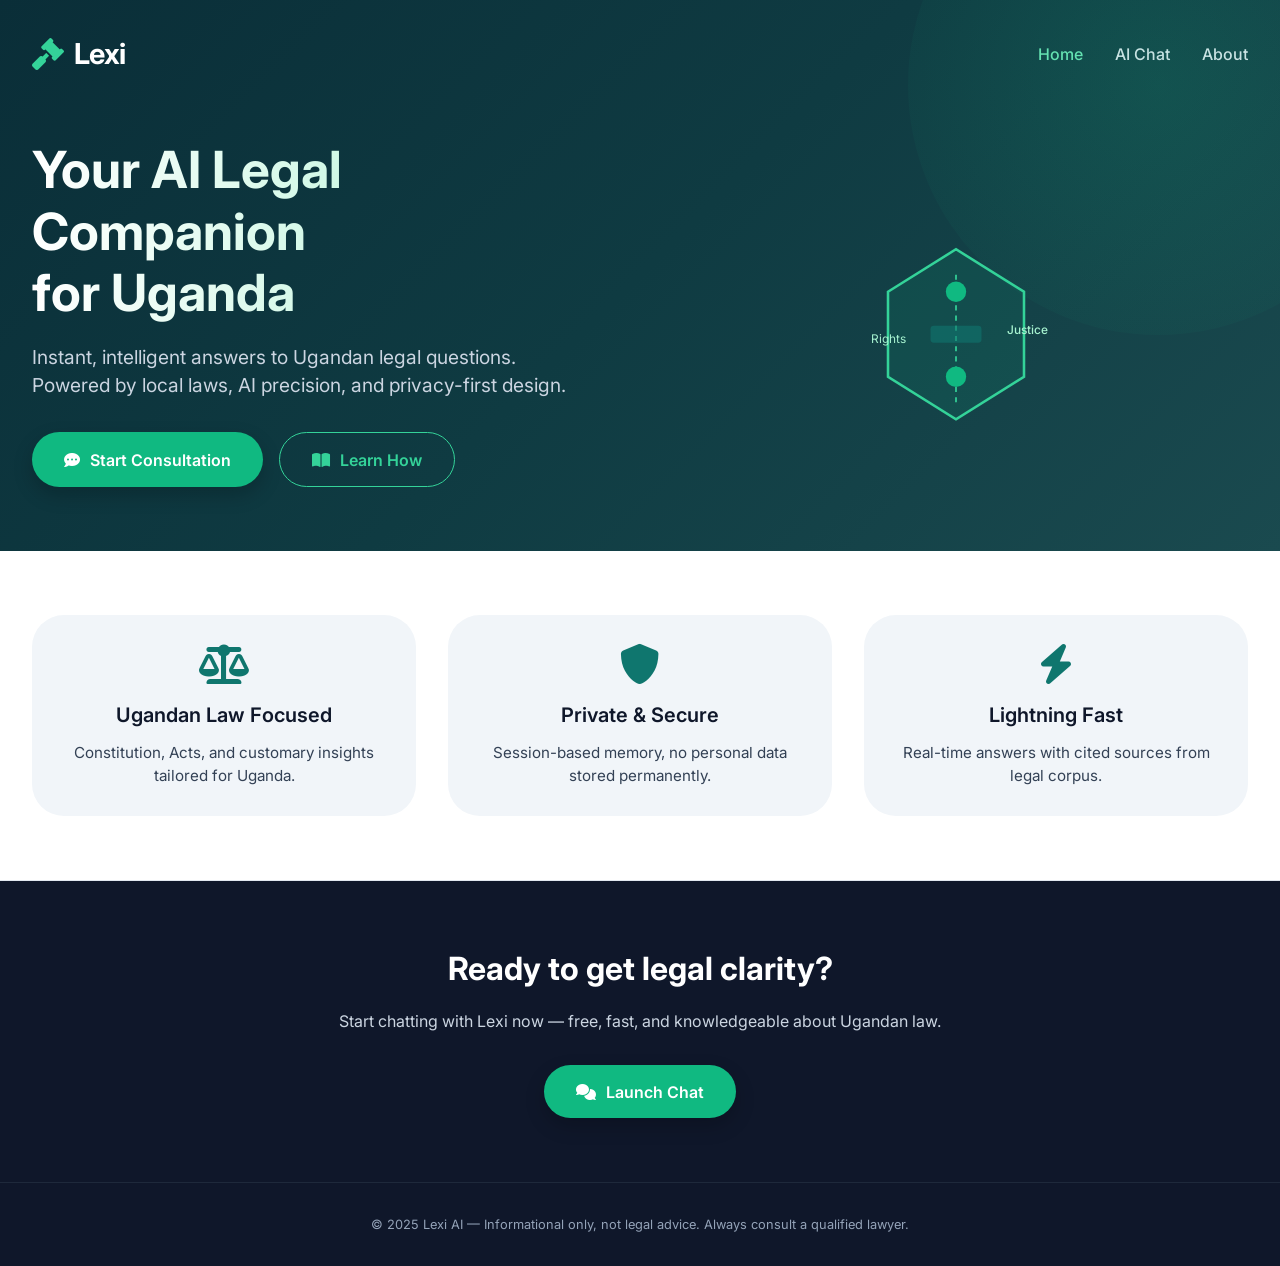
==== index.html @ 68302f78 "Add files via upload" ====
<!DOCTYPE html>
<html lang="en">
<head>
  <meta charset="UTF-8" />
  <meta name="viewport" content="width=device-width, initial-scale=1.0, user-scalable=yes" />
  <title>Lexi - Uganda Legal AI Assistant</title>
  <link rel="stylesheet" href="styles.css" />
  <link href="https://fonts.googleapis.com/css2?family=Inter:opsz,wght@14..32,300;14..32,400;14..32,500;14..32,600;14..32,700&display=swap" rel="stylesheet" />
  <link rel="stylesheet" href="https://cdnjs.cloudflare.com/ajax/libs/font-awesome/6.0.0-beta3/css/all.min.css" />
  <style>
    /* Additional landing-specific styles */
    .landing {
      background: linear-gradient(135deg, #0a2e38 0%, #0f3b42 50%, #1a4a4f 100%);
      color: white;
      padding: 1rem 2rem 4rem;
      position: relative;
      overflow: hidden;
    }

    .landing::before {
      content: "";
      position: absolute;
      top: -30%;
      right: -10%;
      width: 500px;
      height: 500px;
      background: radial-gradient(circle, rgba(16, 185, 129, 0.15), transparent);
      border-radius: 50%;
      pointer-events: none;
    }

    .navbar {
      display: flex;
      justify-content: space-between;
      align-items: center;
      max-width: 1300px;
      margin: 0 auto;
      padding: 1rem 0 2rem;
      flex-wrap: wrap;
      gap: 1rem;
    }

    .logo {
      display: flex;
      align-items: center;
      gap: 10px;
      font-size: 1.8rem;
      font-weight: 700;
      letter-spacing: -0.5px;
    }

    .logo i {
      font-size: 2rem;
      color: #34d399;
    }

    .nav-links {
      display: flex;
      gap: 2rem;
      align-items: center;
    }

    .nav-links a {
      color: #e2e8f0;
      text-decoration: none;
      font-weight: 500;
      transition: color 0.2s;
    }

    .nav-links a:hover, .nav-links a.active {
      color: #6ee7b7;
    }

    .hero {
      max-width: 1300px;
      margin: 2rem auto 0;
      display: flex;
      flex-wrap: wrap;
      align-items: center;
      justify-content: space-between;
      gap: 3rem;
    }

    .hero-text {
      flex: 1;
      min-width: 280px;
    }

    .hero-text h1 {
      font-size: 3.2rem;
      font-weight: 700;
      line-height: 1.2;
      background: linear-gradient(to right, #ffffff, #a7f3d0);
      -webkit-background-clip: text;
      background-clip: text;
      color: transparent;
      margin-bottom: 1.2rem;
    }

    .hero-text p {
      font-size: 1.2rem;
      color: #cbd5e1;
      margin-bottom: 2rem;
      max-width: 550px;
    }

    .hero-buttons {
      display: flex;
      gap: 1rem;
      flex-wrap: wrap;
    }

    .btn-primary {
      background: #10b981;
      color: white;
      border: none;
      padding: 0.9rem 2rem;
      border-radius: 60px;
      font-weight: 600;
      font-size: 1rem;
      display: inline-flex;
      align-items: center;
      gap: 10px;
      cursor: pointer;
      transition: all 0.2s ease;
      box-shadow: 0 8px 20px rgba(0, 0, 0, 0.2);
      text-decoration: none;
    }

    .btn-primary:hover {
      background: #059669;
      transform: translateY(-2px);
      box-shadow: 0 12px 24px rgba(0, 0, 0, 0.25);
    }

    .btn-outline {
      background: transparent;
      border: 1.5px solid #34d399;
      color: #34d399;
      padding: 0.9rem 2rem;
      border-radius: 60px;
      font-weight: 600;
      cursor: pointer;
      transition: all 0.2s;
      text-decoration: none;
      display: inline-flex;
      align-items: center;
      gap: 10px;
    }

    .btn-outline:hover {
      background: rgba(52, 211, 153, 0.1);
      transform: translateY(-2px);
    }

    .hero-image {
      flex: 1;
      display: flex;
      justify-content: center;
      min-width: 280px;
    }

    .features {
      background: white;
      padding: 4rem 2rem;
      border-bottom: 1px solid #e2e8f0;
    }

    .features-container {
      max-width: 1300px;
      margin: 0 auto;
      display: flex;
      flex-wrap: wrap;
      justify-content: space-between;
      gap: 2rem;
    }

    .feature-card {
      flex: 1;
      text-align: center;
      padding: 1.8rem;
      background: #f1f5f9;
      border-radius: 32px;
      transition: transform 0.2s, box-shadow 0.2s;
    }

    .feature-card:hover {
      transform: translateY(-5px);
      box-shadow: 0 15px 30px rgba(0, 0, 0, 0.05);
    }

    .feature-card i {
      font-size: 2.5rem;
      color: #0f766e;
      margin-bottom: 1rem;
    }

    .feature-card h3 {
      margin-bottom: 0.75rem;
      font-weight: 600;
      font-size: 1.25rem;
    }

    .feature-card p {
      color: #334155;
      font-size: 0.95rem;
    }

    .cta-section {
      background: #0f172a;
      color: white;
      padding: 4rem 2rem;
      text-align: center;
    }

    .cta-section h2 {
      font-size: 2rem;
      margin-bottom: 1rem;
    }

    .cta-section p {
      color: #cbd5e1;
      margin-bottom: 2rem;
    }

    footer {
      text-align: center;
      padding: 2rem;
      background: #0f172a;
      color: #94a3b8;
      font-size: 0.8rem;
      border-top: 1px solid #1e293b;
    }

    @media (max-width: 768px) {
      .hero-text h1 {
        font-size: 2.2rem;
      }
      .landing {
        padding: 1rem 1.2rem 3rem;
      }
    }
  </style>
</head>
<body>
  <div class="app-wrapper">
    <!-- LANDING SECTION -->
    <section class="landing">
      <div class="navbar">
        <div class="logo">
          <i class="fas fa-gavel"></i>
          <span>Lexi</span>
        </div>
        <div class="nav-links">
          <a href="index.html" class="active">Home</a>
          <a href="chat.html">AI Chat</a>
          <a href="about.html">About</a>
        </div>
      </div>

      <div class="hero">
        <div class="hero-text">
          <h1>Your AI Legal Companion<br />for Uganda</h1>
          <p>Instant, intelligent answers to Ugandan legal questions. Powered by local laws, AI precision, and privacy-first design.</p>
          <div class="hero-buttons">
            <a href="chat.html" class="btn-primary">
              <i class="fas fa-comment-dots"></i> Start Consultation
            </a>
            <a href="about.html" class="btn-outline">
              <i class="fas fa-book-open"></i> Learn How
            </a>
          </div>
        </div>
        <div class="hero-image">
          <svg width="340" height="300" viewBox="0 0 400 350" fill="none" xmlns="http://www.w3.org/2000/svg">
            <path d="M120 150 L200 100 L280 150 L280 250 L200 300 L120 250 L120 150Z" stroke="#34d399" stroke-width="3" fill="rgba(16,185,129,0.1)" />
            <path d="M200 130 L200 280" stroke="#34d399" stroke-width="2" stroke-dasharray="6 6" />
            <circle cx="200" cy="150" r="12" fill="#10b981" />
            <circle cx="200" cy="250" r="12" fill="#10b981" />
            <text x="260" y="200" fill="#a7f3d0" font-size="14" font-weight="500">Justice</text>
            <text x="100" y="210" fill="#a7f3d0" font-size="14">Rights</text>
            <rect x="170" y="190" width="60" height="20" rx="4" fill="#0f766e" opacity="0.6" />
          </svg>
        </div>
      </div>
    </section>

    <!-- Feature Strip -->
    <section class="features">
      <div class="features-container">
        <div class="feature-card">
          <i class="fas fa-balance-scale"></i>
          <h3>Ugandan Law Focused</h3>
          <p>Constitution, Acts, and customary insights tailored for Uganda.</p>
        </div>
        <div class="feature-card">
          <i class="fas fa-shield-alt"></i>
          <h3>Private & Secure</h3>
          <p>Session-based memory, no personal data stored permanently.</p>
        </div>
        <div class="feature-card">
          <i class="fas fa-bolt"></i>
          <h3>Lightning Fast</h3>
          <p>Real-time answers with cited sources from legal corpus.</p>
        </div>
      </div>
    </section>

    <!-- CTA Section -->
    <section class="cta-section">
      <h2>Ready to get legal clarity?</h2>
      <p>Start chatting with Lexi now — free, fast, and knowledgeable about Ugandan law.</p>
      <a href="chat.html" class="btn-primary" style="background: #10b981;">
        <i class="fas fa-comments"></i> Launch Chat
      </a>
    </section>

    <footer>
      <p>© 2025 Lexi AI — Informational only, not legal advice. Always consult a qualified lawyer.</p>
    </footer>
  </div>
</body>
</html>
---- styles.css ----
* {
  margin: 0;
  padding: 0;
  box-sizing: border-box;
}

body {
  font-family: 'Inter', sans-serif;
  background: #f8fafc;
  color: #0f172a;
  line-height: 1.5;
  scroll-behavior: smooth;
}

.app-wrapper {
  min-height: 100vh;
  display: flex;
  flex-direction: column;
}

/* LANDING SECTION */
.landing {
  background: linear-gradient(135deg, #0a2e38 0%, #0f3b42 50%, #1a4a4f 100%);
  color: white;
  padding: 1rem 2rem 4rem;
  position: relative;
  overflow: hidden;
}

.landing::before {
  content: "";
  position: absolute;
  top: -30%;
  right: -10%;
  width: 500px;
  height: 500px;
  background: radial-gradient(circle, rgba(16, 185, 129, 0.15), transparent);
  border-radius: 50%;
  pointer-events: none;
}

.navbar {
  display: flex;
  justify-content: space-between;
  align-items: center;
  max-width: 1300px;
  margin: 0 auto;
  padding: 1rem 0 2rem;
  flex-wrap: wrap;
  gap: 1rem;
}

.logo {
  display: flex;
  align-items: center;
  gap: 10px;
  font-size: 1.8rem;
  font-weight: 700;
  letter-spacing: -0.5px;
}

.logo i {
  font-size: 2rem;
  color: #34d399;
}

.nav-links {
  display: flex;
  gap: 2rem;
  align-items: center;
}

.nav-links a {
  color: #e2e8f0;
  text-decoration: none;
  font-weight: 500;
  transition: color 0.2s;
  cursor: pointer;
}

.nav-links a:hover {
  color: #6ee7b7;
}

.hero {
  max-width: 1300px;
  margin: 2rem auto 0;
  display: flex;
  flex-wrap: wrap;
  align-items: center;
  justify-content: space-between;
  gap: 3rem;
}

.hero-text {
  flex: 1;
  min-width: 280px;
}

.hero-text h1 {
  font-size: 3.2rem;
  font-weight: 700;
  line-height: 1.2;
  background: linear-gradient(to right, #ffffff, #a7f3d0);
  -webkit-background-clip: text;
  background-clip: text;
  color: transparent;
  margin-bottom: 1.2rem;
}

.hero-text p {
  font-size: 1.2rem;
  color: #cbd5e1;
  margin-bottom: 2rem;
  max-width: 550px;
}

.hero-buttons {
  display: flex;
  gap: 1rem;
  flex-wrap: wrap;
}

.btn-primary {
  background: #10b981;
  color: white;
  border: none;
  padding: 0.9rem 2rem;
  border-radius: 60px;
  font-weight: 600;
  font-size: 1rem;
  display: inline-flex;
  align-items: center;
  gap: 10px;
  cursor: pointer;
  transition: all 0.2s ease;
  box-shadow: 0 8px 20px rgba(0, 0, 0, 0.2);
}

.btn-primary:hover {
  background: #059669;
  transform: translateY(-2px);
  box-shadow: 0 12px 24px rgba(0, 0, 0, 0.25);
}

.btn-outline {
  background: transparent;
  border: 1.5px solid #34d399;
  color: #34d399;
  padding: 0.9rem 2rem;
  border-radius: 60px;
  font-weight: 600;
  cursor: pointer;
  transition: all 0.2s;
}

.btn-outline:hover {
  background: rgba(52, 211, 153, 0.1);
  transform: translateY(-2px);
}

.hero-image {
  flex: 1;
  display: flex;
  justify-content: center;
  min-width: 280px;
}

/* Features */
.features {
  background: white;
  padding: 4rem 2rem;
  border-bottom: 1px solid #e2e8f0;
}

.features-container {
  max-width: 1300px;
  margin: 0 auto;
  display: flex;
  flex-wrap: wrap;
  justify-content: space-between;
  gap: 2rem;
}

.feature-card {
  flex: 1;
  text-align: center;
  padding: 1.8rem;
  background: #f1f5f9;
  border-radius: 32px;
  transition: transform 0.2s, box-shadow 0.2s;
}

.feature-card:hover {
  transform: translateY(-5px);
  box-shadow: 0 15px 30px rgba(0, 0, 0, 0.05);
}

.feature-card i {
  font-size: 2.5rem;
  color: #0f766e;
  margin-bottom: 1rem;
}

.feature-card h3 {
  margin-bottom: 0.75rem;
  font-weight: 600;
  font-size: 1.25rem;
}

.feature-card p {
  color: #334155;
  font-size: 0.95rem;
}

/* Chat Section */
.chat-section {
  background: #f1f5f9;
  padding: 3rem 1.5rem 4rem;
  display: flex;
  justify-content: center;
  scroll-margin-top: 20px;
}

.chat-card {
  max-width: 1000px;
  width: 100%;
  background: white;
  border-radius: 2rem;
  box-shadow: 0 25px 45px -12px rgba(0, 0, 0, 0.25);
  overflow: hidden;
  transition: all 0.2s;
}

.chat-header {
  background: #0f172a;
  padding: 1.2rem 1.8rem;
  display: flex;
  align-items: center;
  gap: 12px;
  border-bottom: 1px solid #1e293b;
}

.chat-header i:first-child {
  font-size: 1.8rem;
  color: #34d399;
}

.chat-header h2 {
  font-size: 1.4rem;
  font-weight: 600;
  color: white;
  letter-spacing: -0.3px;
}

.chat-header span {
  background: #10b98120;
  padding: 4px 12px;
  border-radius: 40px;
  font-size: 0.75rem;
  color: #a7f3d0;
  margin-left: auto;
  display: flex;
  align-items: center;
  gap: 6px;
}

.chat-box {
  height: 420px;
  overflow-y: auto;
  padding: 1.5rem;
  background: #ffffff;
  display: flex;
  flex-direction: column;
  gap: 0.8rem;
}

.chat-box::-webkit-scrollbar {
  width: 6px;
}

.chat-box::-webkit-scrollbar-track {
  background: #f1f1f1;
  border-radius: 10px;
}

.chat-box::-webkit-scrollbar-thumb {
  background: #cbd5e1;
  border-radius: 10px;
}

.message {
  max-width: 80%;
  padding: 12px 18px;
  border-radius: 24px;
  line-height: 1.5;
  font-size: 0.95rem;
  animation: fadeSlideUp 0.25s ease-out;
  word-wrap: break-word;
}

@keyframes fadeSlideUp {
  from {
    opacity: 0;
    transform: translateY(8px);
  }
  to {
    opacity: 1;
    transform: translateY(0);
  }
}

.user {
  background: #0b93f6;
  color: white;
  align-self: flex-end;
  border-bottom-right-radius: 6px;
}

.bot {
  background: #f1f5f9;
  color: #0f172a;
  align-self: flex-start;
  border-bottom-left-radius: 6px;
}

.typing {
  background: #e2e8f0;
  color: #475569;
  font-style: italic;
  display: flex;
  align-items: center;
  gap: 6px;
}

.typing i {
  font-size: 0.8rem;
}

.sources {
  margin-top: 12px;
  padding-top: 8px;
  border-top: 1px solid #cbd5e1;
  font-size: 0.7rem;
}

.source {
  background: #f8fafc;
  padding: 5px 8px;
  border-radius: 10px;
  margin-top: 6px;
  font-size: 0.7rem;
  border-left: 3px solid #10b981;
}

.source b {
  color: #0f3b42;
}

.chat-input-area {
  padding: 1rem 1.5rem 1.5rem;
  background: white;
  border-top: 1px solid #e2e8f0;
}

.input-wrapper {
  display: flex;
  align-items: flex-end;
  gap: 12px;
  background: #f8fafc;
  border-radius: 60px;
  padding: 5px 10px 5px 18px;
  border: 1px solid #e2e8f0;
  transition: all 0.2s;
}

.input-wrapper:focus-within {
  border-color: #10b981;
  box-shadow: 0 0 0 3px rgba(16, 185, 129, 0.2);
}

textarea {
  flex: 1;
  border: none;
  background: transparent;
  padding: 12px 0;
  font-family: 'Inter', monospace;
  font-size: 0.95rem;
  resize: none;
  outline: none;
  max-height: 120px;
}

.send-btn {
  background: #10b981;
  border: none;
  width: 44px;
  height: 44px;
  border-radius: 60px;
  color: white;
  cursor: pointer;
  display: flex;
  align-items: center;
  justify-content: center;
  transition: 0.2s;
}

.send-btn:hover {
  background: #059669;
  transform: scale(1.02);
}

.input-hint {
  font-size: 0.7rem;
  color: #64748b;
  margin-top: 10px;
  text-align: center;
}

footer {
  text-align: center;
  padding: 2rem;
  background: #0f172a;
  color: #94a3b8;
  font-size: 0.8rem;
}

/* Responsive */
@media (max-width: 768px) {
  .hero-text h1 {
    font-size: 2.2rem;
  }
  .message {
    max-width: 90%;
  }
  .chat-box {
    height: 360px;
  }
  .landing {
    padding: 1rem 1.2rem 3rem;
  }
}
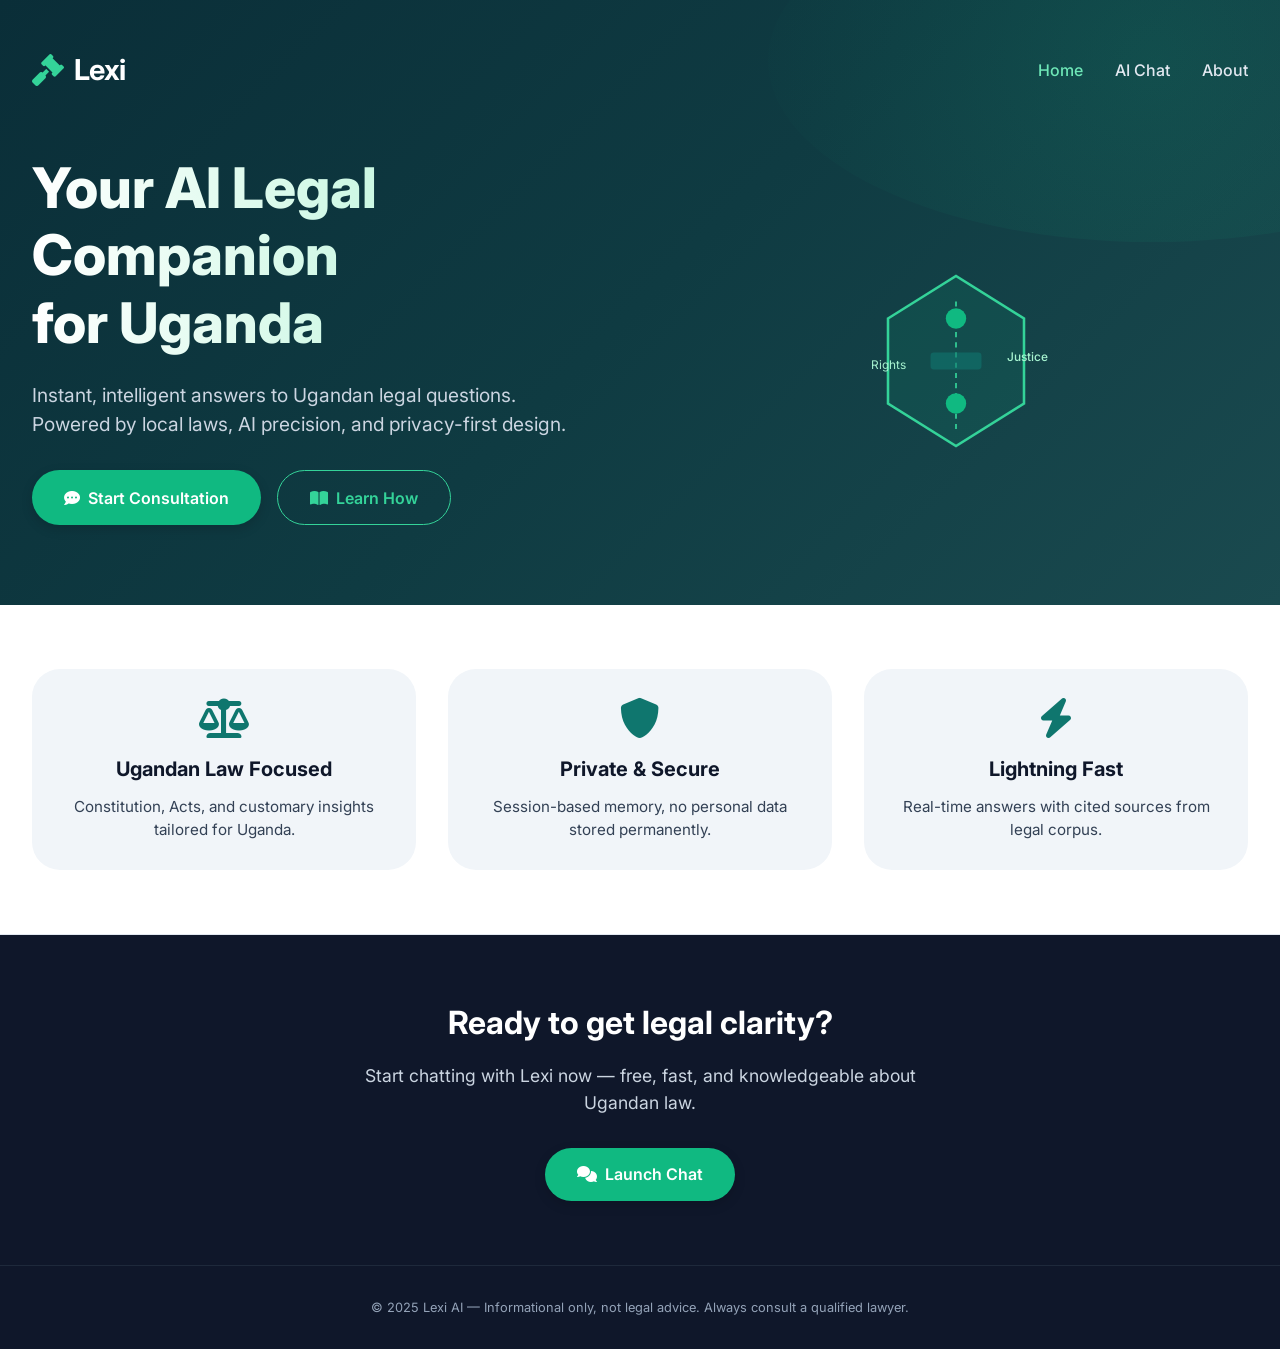
==== commit 632a1c59: "Refactor index.html for improved layout and styles Updated the HTML structure and styles for better " ====
--- a/index.html
+++ b/index.html
@@ -2,17 +2,30 @@
 <html lang="en">
 <head>
   <meta charset="UTF-8" />
-  <meta name="viewport" content="width=device-width, initial-scale=1.0, user-scalable=yes" />
+  <meta name="viewport" content="width=device-width, initial-scale=1.0, viewport-fit=cover" />
   <title>Lexi - Uganda Legal AI Assistant</title>
-  <link rel="stylesheet" href="styles.css" />
-  <link href="https://fonts.googleapis.com/css2?family=Inter:opsz,wght@14..32,300;14..32,400;14..32,500;14..32,600;14..32,700&display=swap" rel="stylesheet" />
+  <link href="https://fonts.googleapis.com/css2?family=Inter:opsz,wght@14..32,300;400;500;600;700;800&display=swap" rel="stylesheet" />
   <link rel="stylesheet" href="https://cdnjs.cloudflare.com/ajax/libs/font-awesome/6.0.0-beta3/css/all.min.css" />
   <style>
-    /* Additional landing-specific styles */
+    * {
+      margin: 0;
+      padding: 0;
+      box-sizing: border-box;
+    }
+
+    body {
+      font-family: 'Inter', sans-serif;
+      background: #ffffff;
+      color: #0f172a;
+      line-height: 1.5;
+      overflow-x: hidden;
+    }
+
+    /* Landing Section */
     .landing {
       background: linear-gradient(135deg, #0a2e38 0%, #0f3b42 50%, #1a4a4f 100%);
       color: white;
-      padding: 1rem 2rem 4rem;
+      padding: clamp(1rem, 5vw, 2rem) clamp(1rem, 5vw, 2rem) clamp(3rem, 8vw, 5rem);
       position: relative;
       overflow: hidden;
     }
@@ -20,11 +33,11 @@
     .landing::before {
       content: "";
       position: absolute;
-      top: -30%;
-      right: -10%;
-      width: 500px;
-      height: 500px;
-      background: radial-gradient(circle, rgba(16, 185, 129, 0.15), transparent);
+      top: -20%;
+      right: -20%;
+      width: 60%;
+      height: 60%;
+      background: radial-gradient(circle, rgba(16, 185, 129, 0.12), transparent);
       border-radius: 50%;
       pointer-events: none;
     }
@@ -33,38 +46,43 @@
       display: flex;
       justify-content: space-between;
       align-items: center;
-      max-width: 1300px;
+      max-width: 1280px;
       margin: 0 auto;
-      padding: 1rem 0 2rem;
+      padding: clamp(0.5rem, 3vw, 1rem) 0 clamp(1rem, 5vw, 2rem);
       flex-wrap: wrap;
       gap: 1rem;
+      position: relative;
+      z-index: 2;
     }
 
     .logo {
       display: flex;
       align-items: center;
       gap: 10px;
-      font-size: 1.8rem;
+      font-size: clamp(1.3rem, 5vw, 1.8rem);
       font-weight: 700;
       letter-spacing: -0.5px;
     }
 
     .logo i {
-      font-size: 2rem;
+      font-size: clamp(1.5rem, 6vw, 2rem);
       color: #34d399;
     }
 
     .nav-links {
       display: flex;
-      gap: 2rem;
-      align-items: center;
+      gap: clamp(1rem, 4vw, 2rem);
+      align-items: center;
+      flex-wrap: wrap;
     }
 
     .nav-links a {
       color: #e2e8f0;
       text-decoration: none;
       font-weight: 500;
+      font-size: clamp(0.875rem, 3vw, 1rem);
       transition: color 0.2s;
+      padding: 0.5rem 0;
     }
 
     .nav-links a:hover, .nav-links a.active {
@@ -72,80 +90,76 @@
     }
 
     .hero {
-      max-width: 1300px;
-      margin: 2rem auto 0;
+      max-width: 1280px;
+      margin: clamp(1rem, 5vw, 2rem) auto 0;
       display: flex;
       flex-wrap: wrap;
       align-items: center;
       justify-content: space-between;
-      gap: 3rem;
+      gap: clamp(2rem, 6vw, 3rem);
+      position: relative;
+      z-index: 2;
     }
 
     .hero-text {
       flex: 1;
-      min-width: 280px;
+      min-width: 260px;
     }
 
     .hero-text h1 {
-      font-size: 3.2rem;
-      font-weight: 700;
+      font-size: clamp(1.8rem, 7vw, 3.5rem);
+      font-weight: 800;
       line-height: 1.2;
       background: linear-gradient(to right, #ffffff, #a7f3d0);
       -webkit-background-clip: text;
       background-clip: text;
       color: transparent;
-      margin-bottom: 1.2rem;
+      margin-bottom: clamp(1rem, 4vw, 1.5rem);
     }
 
     .hero-text p {
-      font-size: 1.2rem;
+      font-size: clamp(0.95rem, 3.5vw, 1.2rem);
       color: #cbd5e1;
-      margin-bottom: 2rem;
+      margin-bottom: clamp(1.5rem, 5vw, 2rem);
       max-width: 550px;
     }
 
     .hero-buttons {
       display: flex;
-      gap: 1rem;
-      flex-wrap: wrap;
+      gap: clamp(0.75rem, 3vw, 1rem);
+      flex-wrap: wrap;
+    }
+
+    .btn-primary, .btn-outline {
+      padding: clamp(0.7rem, 2.5vw, 0.9rem) clamp(1.2rem, 4vw, 2rem);
+      border-radius: 60px;
+      font-weight: 600;
+      font-size: clamp(0.875rem, 3vw, 1rem);
+      display: inline-flex;
+      align-items: center;
+      gap: 8px;
+      cursor: pointer;
+      transition: all 0.2s ease;
+      text-decoration: none;
     }
 
     .btn-primary {
       background: #10b981;
       color: white;
       border: none;
-      padding: 0.9rem 2rem;
-      border-radius: 60px;
-      font-weight: 600;
-      font-size: 1rem;
-      display: inline-flex;
-      align-items: center;
-      gap: 10px;
-      cursor: pointer;
-      transition: all 0.2s ease;
-      box-shadow: 0 8px 20px rgba(0, 0, 0, 0.2);
-      text-decoration: none;
+      box-shadow: 0 4px 12px rgba(0, 0, 0, 0.15);
     }
 
     .btn-primary:hover {
       background: #059669;
       transform: translateY(-2px);
-      box-shadow: 0 12px 24px rgba(0, 0, 0, 0.25);
+      box-shadow: 0 8px 20px rgba(0, 0, 0, 0.2);
     }
 
     .btn-outline {
       background: transparent;
       border: 1.5px solid #34d399;
       color: #34d399;
-      padding: 0.9rem 2rem;
-      border-radius: 60px;
-      font-weight: 600;
-      cursor: pointer;
-      transition: all 0.2s;
-      text-decoration: none;
-      display: inline-flex;
-      align-items: center;
-      gap: 10px;
     }
 
     .btn-outline:hover {
@@ -157,167 +171,211 @@
       flex: 1;
       display: flex;
       justify-content: center;
-      min-width: 280px;
-    }
-
+      min-width: 240px;
+    }
+
+    .hero-image svg {
+      width: 100%;
+      max-width: 340px;
+      height: auto;
+    }
+
+    /* Features Section */
     .features {
       background: white;
-      padding: 4rem 2rem;
+      padding: clamp(2rem, 8vw, 4rem) clamp(1rem, 5vw, 2rem);
       border-bottom: 1px solid #e2e8f0;
     }
 
     .features-container {
-      max-width: 1300px;
+      max-width: 1280px;
       margin: 0 auto;
       display: flex;
       flex-wrap: wrap;
-      justify-content: space-between;
-      gap: 2rem;
+      justify-content: center;
+      gap: clamp(1rem, 4vw, 2rem);
     }
 
     .feature-card {
       flex: 1;
+      min-width: 220px;
       text-align: center;
-      padding: 1.8rem;
+      padding: clamp(1.2rem, 4vw, 1.8rem);
       background: #f1f5f9;
-      border-radius: 32px;
+      border-radius: 28px;
       transition: transform 0.2s, box-shadow 0.2s;
     }
 
     .feature-card:hover {
       transform: translateY(-5px);
-      box-shadow: 0 15px 30px rgba(0, 0, 0, 0.05);
+      box-shadow: 0 15px 30px rgba(0, 0, 0, 0.08);
     }
 
     .feature-card i {
-      font-size: 2.5rem;
+      font-size: clamp(2rem, 6vw, 2.5rem);
       color: #0f766e;
       margin-bottom: 1rem;
     }
 
     .feature-card h3 {
       margin-bottom: 0.75rem;
-      font-weight: 600;
-      font-size: 1.25rem;
+      font-weight: 700;
+      font-size: clamp(1rem, 4vw, 1.25rem);
     }
 
     .feature-card p {
       color: #334155;
-      font-size: 0.95rem;
-    }
-
+      font-size: clamp(0.85rem, 3vw, 0.95rem);
+    }
+
+    /* CTA Section */
     .cta-section {
       background: #0f172a;
       color: white;
-      padding: 4rem 2rem;
+      padding: clamp(2.5rem, 8vw, 4rem) clamp(1rem, 5vw, 2rem);
       text-align: center;
     }
 
     .cta-section h2 {
-      font-size: 2rem;
-      margin-bottom: 1rem;
+      font-size: clamp(1.5rem, 6vw, 2rem);
+      margin-bottom: clamp(0.75rem, 3vw, 1rem);
     }
 
     .cta-section p {
       color: #cbd5e1;
-      margin-bottom: 2rem;
-    }
-
+      margin-bottom: clamp(1.5rem, 5vw, 2rem);
+      font-size: clamp(0.9rem, 3.5vw, 1.1rem);
+      max-width: 600px;
+      margin-left: auto;
+      margin-right: auto;
+    }
+
+    /* Footer */
     footer {
       text-align: center;
-      padding: 2rem;
+      padding: clamp(1.2rem, 4vw, 2rem);
       background: #0f172a;
       color: #94a3b8;
-      font-size: 0.8rem;
+      font-size: clamp(0.7rem, 2.5vw, 0.8rem);
       border-top: 1px solid #1e293b;
     }
 
+    /* Responsive Breakpoints */
     @media (max-width: 768px) {
-      .hero-text h1 {
-        font-size: 2.2rem;
-      }
-      .landing {
-        padding: 1rem 1.2rem 3rem;
+      .navbar {
+        flex-direction: column;
+        text-align: center;
+      }
+      
+      .hero-text {
+        text-align: center;
+      }
+      
+      .hero-text p {
+        margin-left: auto;
+        margin-right: auto;
+      }
+      
+      .hero-buttons {
+        justify-content: center;
+      }
+      
+      .features-container {
+        flex-direction: column;
+      }
+      
+      .feature-card {
+        min-width: auto;
+      }
+    }
+
+    @media (max-width: 480px) {
+      .nav-links {
+        justify-content: center;
+      }
+      
+      .btn-primary, .btn-outline {
+        width: 100%;
+        justify-content: center;
+      }
+      
+      .hero-buttons {
+        width: 100%;
       }
     }
   </style>
 </head>
 <body>
-  <div class="app-wrapper">
-    <!-- LANDING SECTION -->
-    <section class="landing">
-      <div class="navbar">
-        <div class="logo">
-          <i class="fas fa-gavel"></i>
-          <span>Lexi</span>
+  <div class="landing">
+    <div class="navbar">
+      <div class="logo">
+        <i class="fas fa-gavel"></i>
+        <span>Lexi</span>
+      </div>
+      <div class="nav-links">
+        <a href="index.html" class="active">Home</a>
+        <a href="chat.html">AI Chat</a>
+        <a href="about.html">About</a>
+      </div>
+    </div>
+
+    <div class="hero">
+      <div class="hero-text">
+        <h1>Your AI Legal Companion<br />for Uganda</h1>
+        <p>Instant, intelligent answers to Ugandan legal questions. Powered by local laws, AI precision, and privacy-first design.</p>
+        <div class="hero-buttons">
+          <a href="chat.html" class="btn-primary">
+            <i class="fas fa-comment-dots"></i> Start Consultation
+          </a>
+          <a href="about.html" class="btn-outline">
+            <i class="fas fa-book-open"></i> Learn How
+          </a>
         </div>
-        <div class="nav-links">
-          <a href="index.html" class="active">Home</a>
-          <a href="chat.html">AI Chat</a>
-          <a href="about.html">About</a>
-        </div>
-      </div>
-
-      <div class="hero">
-        <div class="hero-text">
-          <h1>Your AI Legal Companion<br />for Uganda</h1>
-          <p>Instant, intelligent answers to Ugandan legal questions. Powered by local laws, AI precision, and privacy-first design.</p>
-          <div class="hero-buttons">
-            <a href="chat.html" class="btn-primary">
-              <i class="fas fa-comment-dots"></i> Start Consultation
-            </a>
-            <a href="about.html" class="btn-outline">
-              <i class="fas fa-book-open"></i> Learn How
-            </a>
-          </div>
-        </div>
-        <div class="hero-image">
-          <svg width="340" height="300" viewBox="0 0 400 350" fill="none" xmlns="http://www.w3.org/2000/svg">
-            <path d="M120 150 L200 100 L280 150 L280 250 L200 300 L120 250 L120 150Z" stroke="#34d399" stroke-width="3" fill="rgba(16,185,129,0.1)" />
-            <path d="M200 130 L200 280" stroke="#34d399" stroke-width="2" stroke-dasharray="6 6" />
-            <circle cx="200" cy="150" r="12" fill="#10b981" />
-            <circle cx="200" cy="250" r="12" fill="#10b981" />
-            <text x="260" y="200" fill="#a7f3d0" font-size="14" font-weight="500">Justice</text>
-            <text x="100" y="210" fill="#a7f3d0" font-size="14">Rights</text>
-            <rect x="170" y="190" width="60" height="20" rx="4" fill="#0f766e" opacity="0.6" />
-          </svg>
-        </div>
-      </div>
-    </section>
-
-    <!-- Feature Strip -->
-    <section class="features">
-      <div class="features-container">
-        <div class="feature-card">
-          <i class="fas fa-balance-scale"></i>
-          <h3>Ugandan Law Focused</h3>
-          <p>Constitution, Acts, and customary insights tailored for Uganda.</p>
-        </div>
-        <div class="feature-card">
-          <i class="fas fa-shield-alt"></i>
-          <h3>Private & Secure</h3>
-          <p>Session-based memory, no personal data stored permanently.</p>
-        </div>
-        <div class="feature-card">
-          <i class="fas fa-bolt"></i>
-          <h3>Lightning Fast</h3>
-          <p>Real-time answers with cited sources from legal corpus.</p>
-        </div>
-      </div>
-    </section>
-
-    <!-- CTA Section -->
-    <section class="cta-section">
-      <h2>Ready to get legal clarity?</h2>
-      <p>Start chatting with Lexi now — free, fast, and knowledgeable about Ugandan law.</p>
-      <a href="chat.html" class="btn-primary" style="background: #10b981;">
-        <i class="fas fa-comments"></i> Launch Chat
-      </a>
-    </section>
-
-    <footer>
-      <p>© 2025 Lexi AI — Informational only, not legal advice. Always consult a qualified lawyer.</p>
-    </footer>
+      </div>
+      <div class="hero-image">
+        <svg viewBox="0 0 400 350" fill="none" xmlns="http://www.w3.org/2000/svg">
+          <path d="M120 150 L200 100 L280 150 L280 250 L200 300 L120 250 L120 150Z" stroke="#34d399" stroke-width="3" fill="rgba(16,185,129,0.1)" />
+          <path d="M200 130 L200 280" stroke="#34d399" stroke-width="2" stroke-dasharray="6 6" />
+          <circle cx="200" cy="150" r="12" fill="#10b981" />
+          <circle cx="200" cy="250" r="12" fill="#10b981" />
+          <text x="260" y="200" fill="#a7f3d0" font-size="14" font-weight="500">Justice</text>
+          <text x="100" y="210" fill="#a7f3d0" font-size="14">Rights</text>
+          <rect x="170" y="190" width="60" height="20" rx="4" fill="#0f766e" opacity="0.6" />
+        </svg>
+      </div>
+    </div>
   </div>
+
+  <div class="features">
+    <div class="features-container">
+      <div class="feature-card">
+        <i class="fas fa-balance-scale"></i>
+        <h3>Ugandan Law Focused</h3>
+        <p>Constitution, Acts, and customary insights tailored for Uganda.</p>
+      </div>
+      <div class="feature-card">
+        <i class="fas fa-shield-alt"></i>
+        <h3>Private & Secure</h3>
+        <p>Session-based memory, no personal data stored permanently.</p>
+      </div>
+      <div class="feature-card">
+        <i class="fas fa-bolt"></i>
+        <h3>Lightning Fast</h3>
+        <p>Real-time answers with cited sources from legal corpus.</p>
+      </div>
+    </div>
+  </div>
+
+  <div class="cta-section">
+    <h2>Ready to get legal clarity?</h2>
+    <p>Start chatting with Lexi now — free, fast, and knowledgeable about Ugandan law.</p>
+    <a href="chat.html" class="btn-primary" style="background: #10b981;">
+      <i class="fas fa-comments"></i> Launch Chat
+    </a>
+  </div>
+
+  <footer>
+    <p>© 2025 Lexi AI — Informational only, not legal advice. Always consult a qualified lawyer.</p>
+  </footer>
 </body>
-</html>+</html>
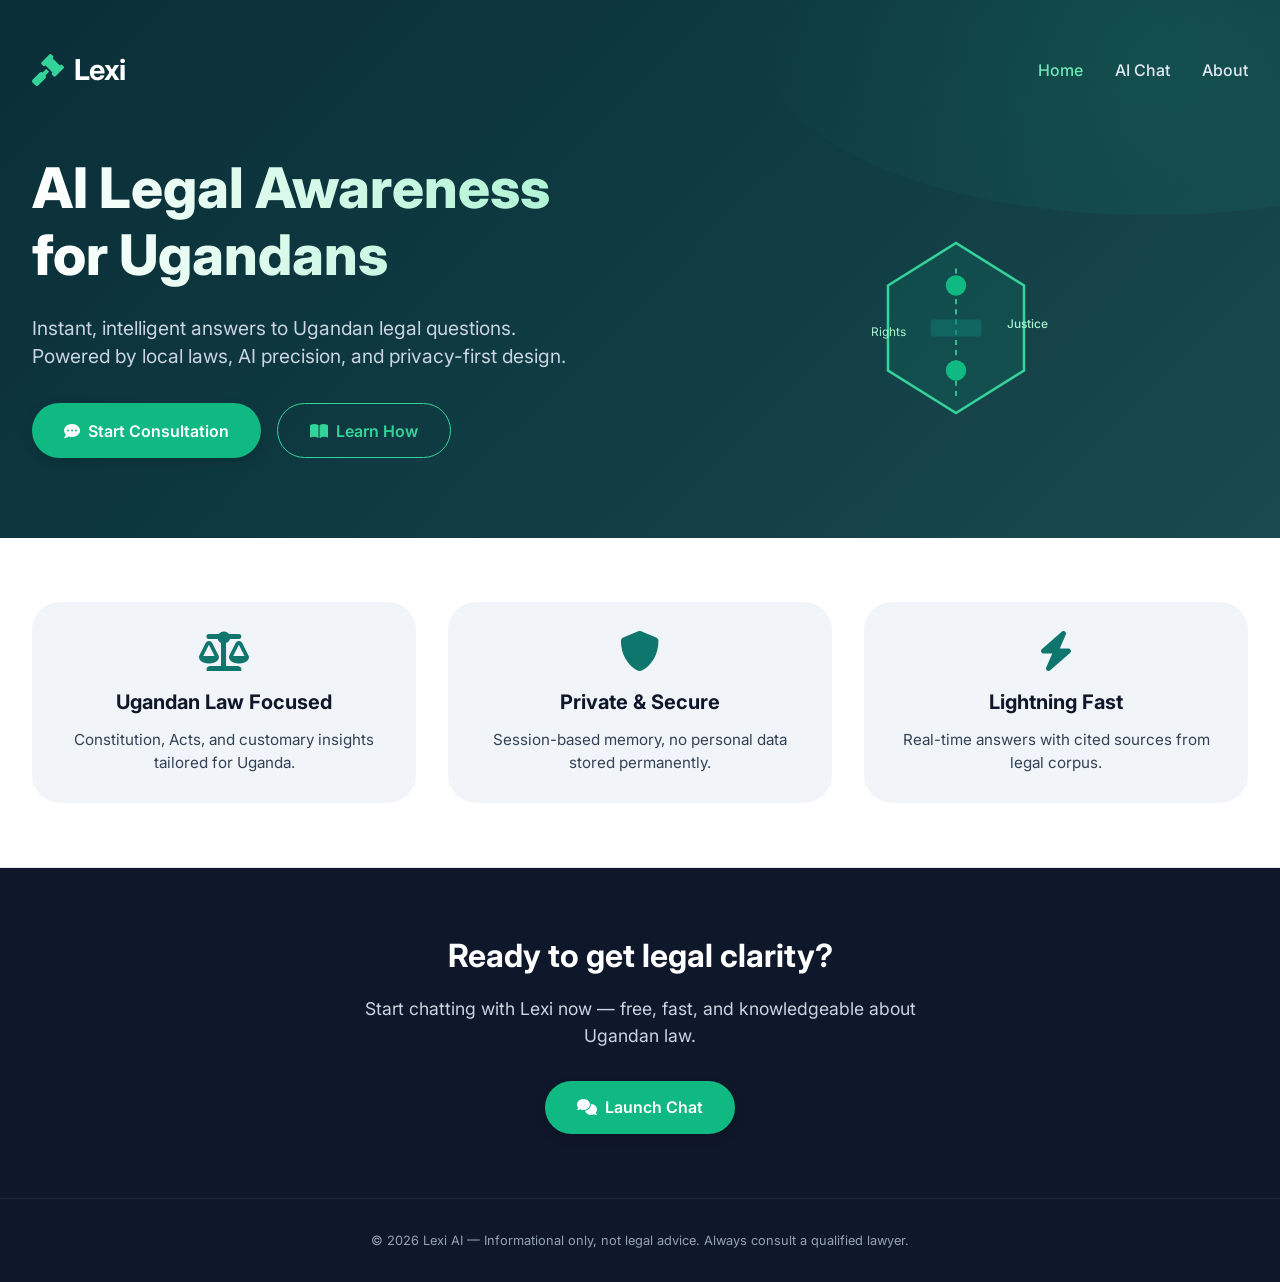
==== commit 0aff7427: "Modify hero text and update footer copyright year Updated hero section text and footer year." ====
--- a/index.html
+++ b/index.html
@@ -2,8 +2,11 @@
 <html lang="en">
 <head>
   <meta charset="UTF-8" />
-  <meta name="viewport" content="width=device-width, initial-scale=1.0, viewport-fit=cover" />
+  <meta name="viewport" content="width=device-width, initial-scale=1.0, viewport-fit=cover, user-scalable=yes" />
   <title>Lexi - Uganda Legal AI Assistant</title>
+  <!-- Favicon -->
+  <link rel="icon" type="image/svg+xml" href="data:image/svg+xml,%3Csvg xmlns='http://www.w3.org/2000/svg' viewBox='0 0 100 100'%3E%3Crect width='100' height='100' rx='20' fill='%2310b981'/%3E%3Ctext x='50' y='70' font-size='50' text-anchor='middle' fill='white' font-family='Arial'%3E⚖%3C/text%3E%3C/svg%3E">
+  <link rel="apple-touch-icon" href="data:image/svg+xml,%3Csvg xmlns='http://www.w3.org/2000/svg' viewBox='0 0 100 100'%3E%3Crect width='100' height='100' rx='20' fill='%2310b981'/%3E%3Ctext x='50' y='70' font-size='50' text-anchor='middle' fill='white' font-family='Arial'%3E⚖%3C/text%3E%3C/svg%3E">
   <link href="https://fonts.googleapis.com/css2?family=Inter:opsz,wght@14..32,300;400;500;600;700;800&display=swap" rel="stylesheet" />
   <link rel="stylesheet" href="https://cdnjs.cloudflare.com/ajax/libs/font-awesome/6.0.0-beta3/css/all.min.css" />
   <style>
@@ -21,7 +24,6 @@
       overflow-x: hidden;
     }
 
-    /* Landing Section */
     .landing {
       background: linear-gradient(135deg, #0a2e38 0%, #0f3b42 50%, #1a4a4f 100%);
       color: white;
@@ -180,7 +182,6 @@
       height: auto;
     }
 
-    /* Features Section */
     .features {
       background: white;
       padding: clamp(2rem, 8vw, 4rem) clamp(1rem, 5vw, 2rem);
@@ -228,7 +229,6 @@
       font-size: clamp(0.85rem, 3vw, 0.95rem);
     }
 
-    /* CTA Section */
     .cta-section {
       background: #0f172a;
       color: white;
@@ -250,7 +250,6 @@
       margin-right: auto;
     }
 
-    /* Footer */
     footer {
       text-align: center;
       padding: clamp(1.2rem, 4vw, 2rem);
@@ -260,30 +259,24 @@
       border-top: 1px solid #1e293b;
     }
 
-    /* Responsive Breakpoints */
     @media (max-width: 768px) {
       .navbar {
         flex-direction: column;
         text-align: center;
       }
-      
       .hero-text {
         text-align: center;
       }
-      
       .hero-text p {
         margin-left: auto;
         margin-right: auto;
       }
-      
       .hero-buttons {
         justify-content: center;
       }
-      
       .features-container {
         flex-direction: column;
       }
-      
       .feature-card {
         min-width: auto;
       }
@@ -293,12 +286,10 @@
       .nav-links {
         justify-content: center;
       }
-      
       .btn-primary, .btn-outline {
         width: 100%;
         justify-content: center;
       }
-      
       .hero-buttons {
         width: 100%;
       }
@@ -321,7 +312,7 @@
 
     <div class="hero">
       <div class="hero-text">
-        <h1>Your AI Legal Companion<br />for Uganda</h1>
+        <h1>AI Legal Awareness<br />for Ugandans</h1>
         <p>Instant, intelligent answers to Ugandan legal questions. Powered by local laws, AI precision, and privacy-first design.</p>
         <div class="hero-buttons">
           <a href="chat.html" class="btn-primary">
@@ -375,7 +366,7 @@
   </div>
 
   <footer>
-    <p>© 2025 Lexi AI — Informational only, not legal advice. Always consult a qualified lawyer.</p>
+    <p>© 2026 Lexi AI — Informational only, not legal advice. Always consult a qualified lawyer.</p>
   </footer>
 </body>
 </html>
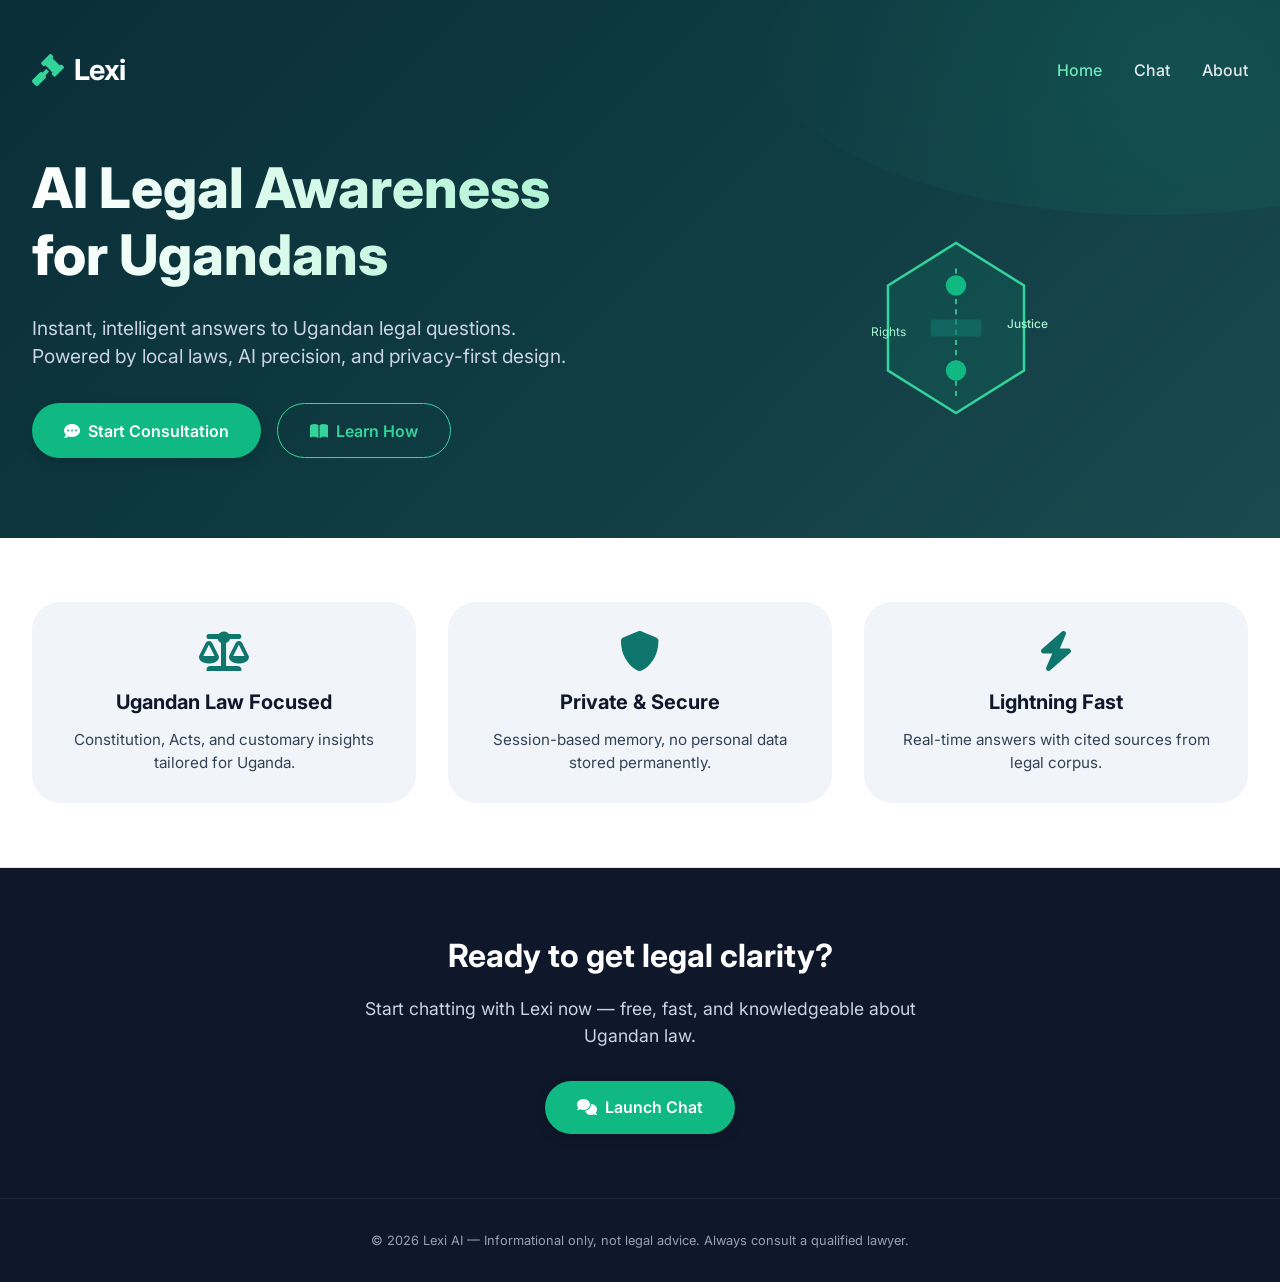
==== commit 5a4d71d8: "Fix HTML character encoding issues" ====
--- a/index.html
+++ b/index.html
@@ -305,7 +305,7 @@
       </div>
       <div class="nav-links">
         <a href="index.html" class="active">Home</a>
-        <a href="chat.html">AI Chat</a>
+        <a href="chat.html">Chat</a>
         <a href="about.html">About</a>
       </div>
     </div>
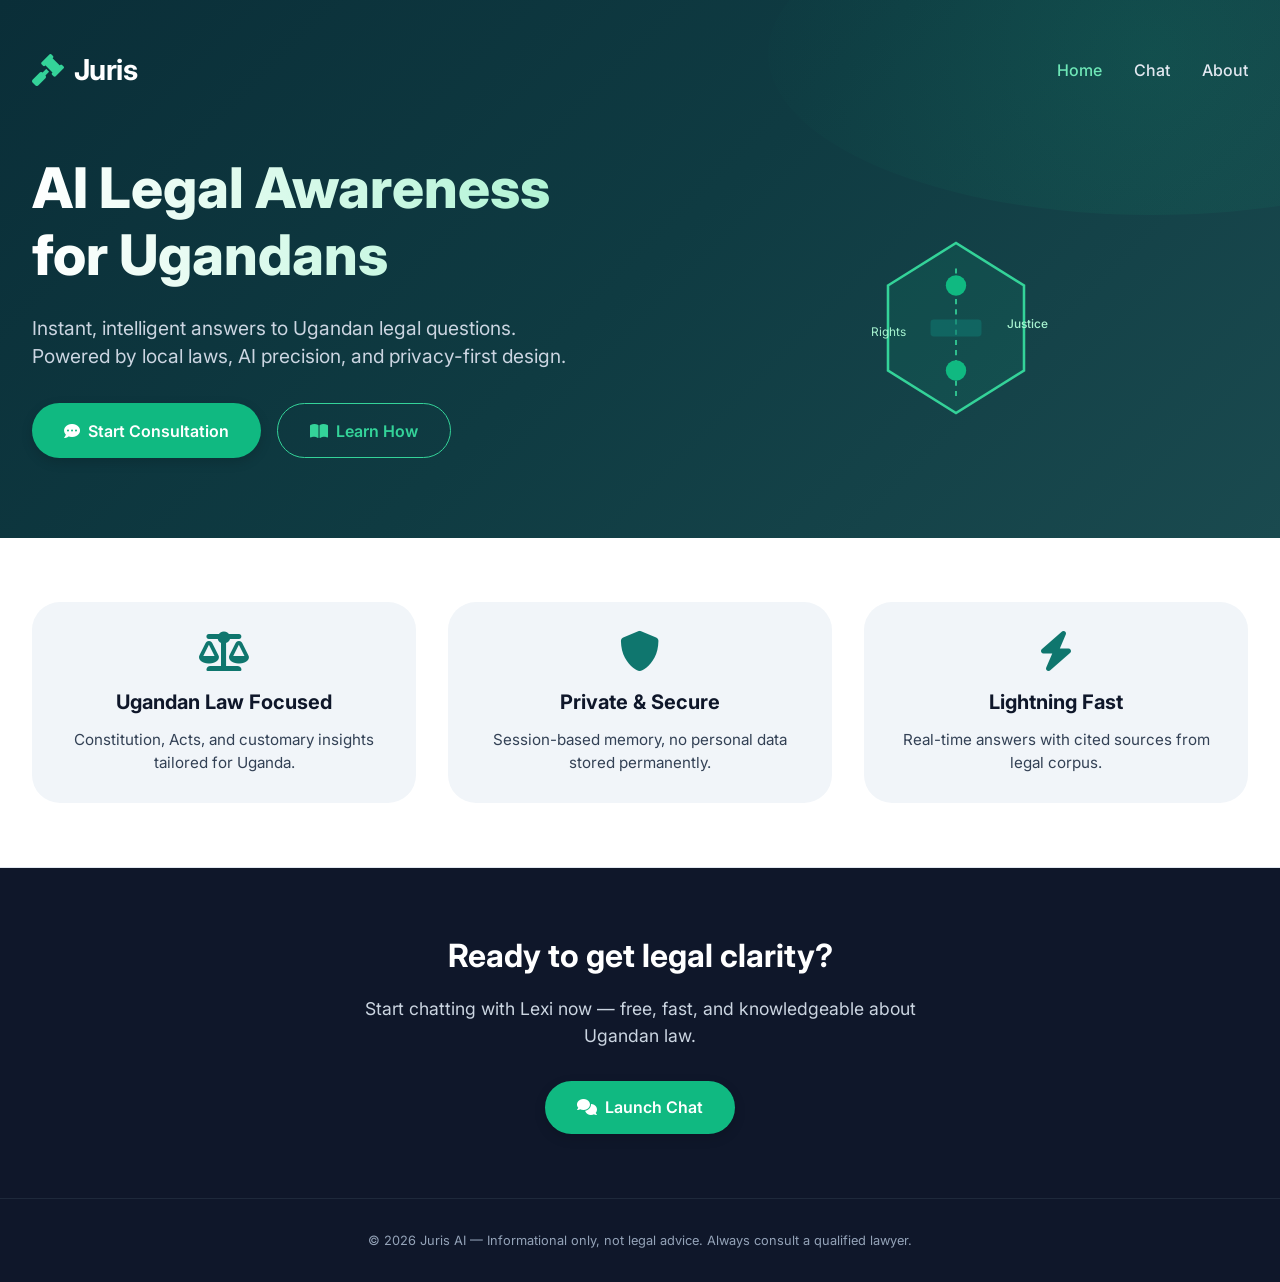
==== commit 5a41686c: "Rename Lexi to Juris and update title and footer" ====
--- a/index.html
+++ b/index.html
@@ -3,7 +3,7 @@
 <head>
   <meta charset="UTF-8" />
   <meta name="viewport" content="width=device-width, initial-scale=1.0, viewport-fit=cover, user-scalable=yes" />
-  <title>Lexi - Uganda Legal AI Assistant</title>
+  <title>Juris - Uganda Legal Awareness AI</title>
   <!-- Favicon -->
   <link rel="icon" type="image/svg+xml" href="data:image/svg+xml,%3Csvg xmlns='http://www.w3.org/2000/svg' viewBox='0 0 100 100'%3E%3Crect width='100' height='100' rx='20' fill='%2310b981'/%3E%3Ctext x='50' y='70' font-size='50' text-anchor='middle' fill='white' font-family='Arial'%3E⚖%3C/text%3E%3C/svg%3E">
   <link rel="apple-touch-icon" href="data:image/svg+xml,%3Csvg xmlns='http://www.w3.org/2000/svg' viewBox='0 0 100 100'%3E%3Crect width='100' height='100' rx='20' fill='%2310b981'/%3E%3Ctext x='50' y='70' font-size='50' text-anchor='middle' fill='white' font-family='Arial'%3E⚖%3C/text%3E%3C/svg%3E">
@@ -301,7 +301,7 @@
     <div class="navbar">
       <div class="logo">
         <i class="fas fa-gavel"></i>
-        <span>Lexi</span>
+        <span>Juris</span>
       </div>
       <div class="nav-links">
         <a href="index.html" class="active">Home</a>
@@ -366,7 +366,7 @@
   </div>
 
   <footer>
-    <p>© 2026 Lexi AI — Informational only, not legal advice. Always consult a qualified lawyer.</p>
+    <p>© 2026 Juris AI — Informational only, not legal advice. Always consult a qualified lawyer.</p>
   </footer>
 </body>
 </html>
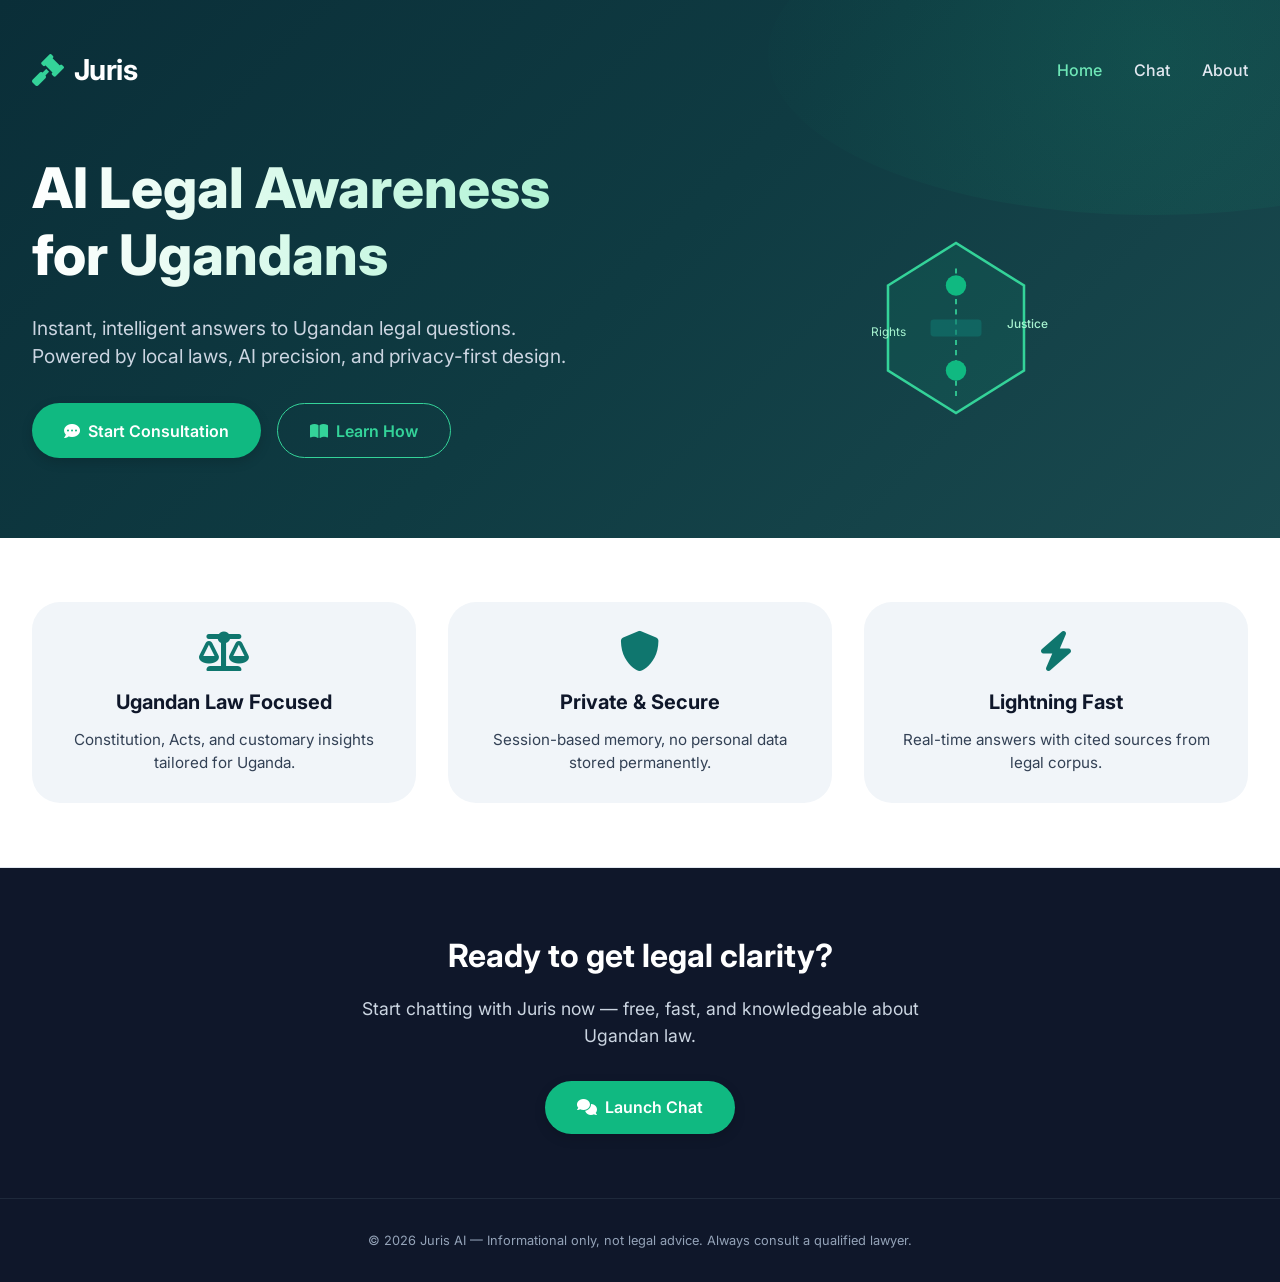
==== commit c7c00790: "Update index.html with new content and structure" ====
--- a/index.html
+++ b/index.html
@@ -359,7 +359,7 @@
 
   <div class="cta-section">
     <h2>Ready to get legal clarity?</h2>
-    <p>Start chatting with Lexi now — free, fast, and knowledgeable about Ugandan law.</p>
+    <p>Start chatting with Juris now — free, fast, and knowledgeable about Ugandan law.</p>
     <a href="chat.html" class="btn-primary" style="background: #10b981;">
       <i class="fas fa-comments"></i> Launch Chat
     </a>
